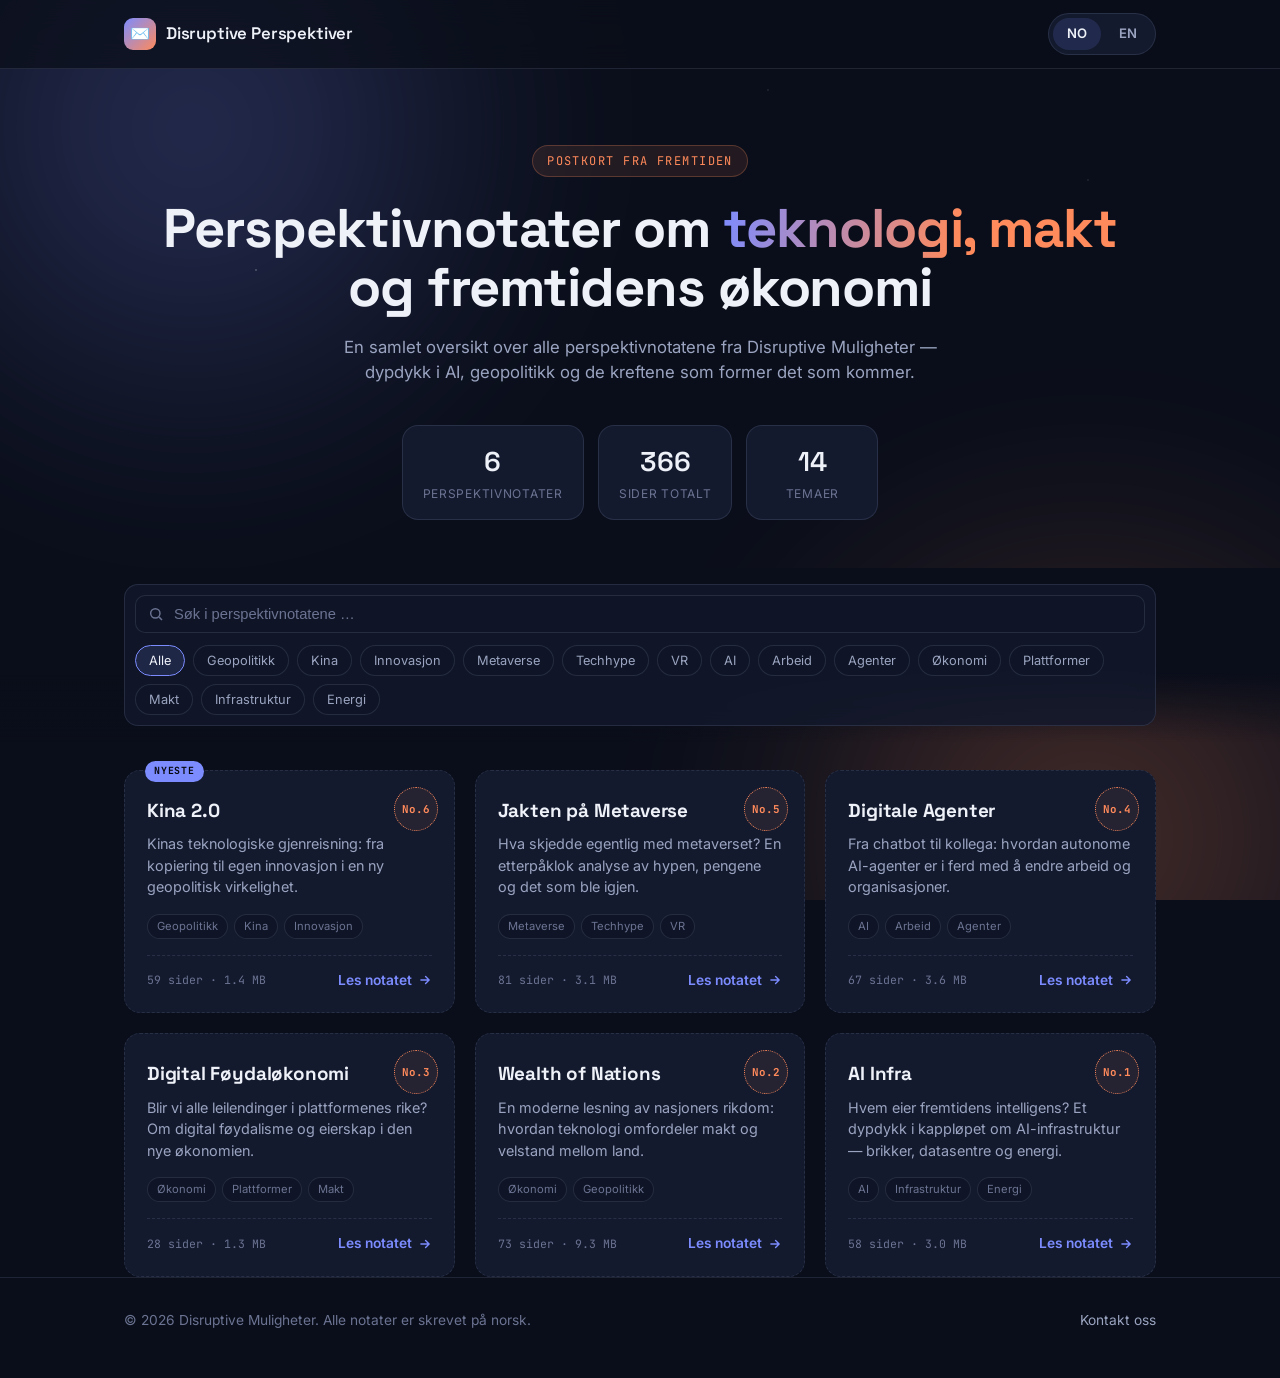
==== index.html @ dafa96ef "Redesign postkortfrafremtiden.no with a dynamic bilingual layout Replace the plain static list with " ====
<!DOCTYPE html>
<html lang="no">
<head>
<meta charset="UTF-8">
<meta name="viewport" content="width=device-width, initial-scale=1">
<title>Disruptive Perspektiver — Postkort fra fremtiden</title>
<meta name="description" content="Perspektivnotater om teknologi, makt og fremtidens økonomi, fra Disruptive Muligheter.">
<link rel="icon" href="data:image/svg+xml,%3Csvg xmlns='http://www.w3.org/2000/svg' viewBox='0 0 64 64'%3E%3Crect width='64' height='64' rx='14' fill='%230a0e1a'/%3E%3Cpath d='M12 20h40v28H12z' fill='none' stroke='%237c8cff' stroke-width='3'/%3E%3Cpath d='M12 20l20 16 20-16' fill='none' stroke='%23ff8a5b' stroke-width='3' stroke-linecap='round' stroke-linejoin='round'/%3E%3C/svg%3E">
<link rel="preconnect" href="https://fonts.googleapis.com">
<link rel="preconnect" href="https://fonts.gstatic.com" crossorigin>
<link href="https://fonts.googleapis.com/css2?family=Space+Grotesk:wght@500;600;700&family=Inter:wght@400;500;600&family=JetBrains+Mono:wght@500;700&display=swap" rel="stylesheet">
<link rel="stylesheet" href="assets/style.css">
</head>
<body>
<div class="sky"></div>
<div class="stars"></div>

<header class="site">
  <div class="wrap">
    <a class="brand" href="./">
      <span class="mark">✉️</span>
      Disruptive Perspektiver
    </a>
    <nav class="langswitch" aria-label="Språkvalg">
      <a href="./" class="active">NO</a>
      <a href="en/">EN</a>
    </nav>
  </div>
</header>

<section class="hero">
  <div class="wrap">
    <span class="eyebrow">Postkort fra fremtiden</span>
    <h1>Perspektivnotater om <span class="grad">teknologi, makt</span> og fremtidens økonomi</h1>
    <p class="lead">En samlet oversikt over alle perspektivnotatene fra Disruptive Muligheter — dypdykk i AI, geopolitikk og de kreftene som former det som kommer.</p>
    <div class="stats" id="stats"></div>
  </div>
</section>

<div class="controls">
  <div class="wrap">
    <div class="controls-inner">
      <label class="search" for="search">
        <svg width="16" height="16" viewBox="0 0 24 24" fill="none" stroke="currentColor" stroke-width="2.2"><circle cx="11" cy="11" r="7"/><path d="M21 21l-4.3-4.3"/></svg>
        <input id="search" type="text" autocomplete="off">
      </label>
      <div class="tags" id="chips"></div>
    </div>
  </div>
</div>

<main class="wrap">
  <div class="grid" id="notes-grid"></div>
  <p class="empty" id="notes-empty"></p>
</main>

<footer class="site">
  <div class="wrap">
    <span>© <span id="year"></span> Disruptive Muligheter. Alle notater er skrevet på norsk.</span>
    <a href="mailto:hei@postkortfrafremtiden.no">Kontakt oss</a>
  </div>
</footer>

<script src="assets/notes.js"></script>
<script src="assets/main.js"></script>
<script>document.getElementById("year").textContent = new Date().getFullYear();</script>
</body>
</html>
---- assets/style.css ----
/* Disruptive Perspektiver — postkortfrafremtiden.no */

:root {
  --bg: #0a0e1a;
  --bg-soft: #0f1526;
  --panel: #131a2e;
  --panel-border: rgba(148, 163, 200, 0.16);
  --text: #eef1f8;
  --text-dim: #9aa4c0;
  --text-faint: #6b7392;
  --accent: #7c8cff;
  --accent-2: #ff8a5b;
  --accent-soft: rgba(124, 140, 255, 0.14);
  --stamp: #ff8a5b;
  --focus: #ffd166;
  --radius: 16px;
  --maxw: 1080px;
  font-size: 16px;
}

* { box-sizing: border-box; }

html { scroll-behavior: smooth; }

body {
  margin: 0;
  min-height: 100vh;
  background: var(--bg);
  color: var(--text);
  font-family: "Inter", -apple-system, BlinkMacSystemFont, "Segoe UI", sans-serif;
  line-height: 1.5;
  -webkit-font-smoothing: antialiased;
}

a { color: inherit; }

::selection { background: var(--accent); color: #06070d; }

/* ---------- backdrop ---------- */

.sky {
  position: fixed;
  inset: 0;
  z-index: -1;
  overflow: hidden;
  background: var(--bg);
}

.sky::before,
.sky::after {
  content: "";
  position: absolute;
  width: 60vmax;
  height: 60vmax;
  border-radius: 50%;
  filter: blur(90px);
  opacity: 0.28;
  animation: drift 26s ease-in-out infinite alternate;
}

.sky::before {
  top: -20vmax;
  left: -15vmax;
  background: radial-gradient(circle, var(--accent), transparent 70%);
}

.sky::after {
  bottom: -25vmax;
  right: -15vmax;
  background: radial-gradient(circle, var(--accent-2), transparent 70%);
  animation-delay: -13s;
}

@keyframes drift {
  from { transform: translate(0, 0) scale(1); }
  to { transform: translate(4vw, 3vh) scale(1.08); }
}

.stars {
  position: fixed;
  inset: 0;
  z-index: -1;
  background-image:
    radial-gradient(1.5px 1.5px at 20% 30%, rgba(255,255,255,0.35), transparent),
    radial-gradient(1.5px 1.5px at 70% 65%, rgba(255,255,255,0.25), transparent),
    radial-gradient(1px 1px at 45% 80%, rgba(255,255,255,0.3), transparent),
    radial-gradient(1px 1px at 85% 20%, rgba(255,255,255,0.25), transparent),
    radial-gradient(1.5px 1.5px at 10% 70%, rgba(255,255,255,0.2), transparent),
    radial-gradient(1px 1px at 60% 10%, rgba(255,255,255,0.25), transparent);
  background-size: 100% 100%;
}

@media (prefers-reduced-motion: reduce) {
  .sky::before, .sky::after { animation: none; }
  html { scroll-behavior: auto; }
}

/* ---------- layout shell ---------- */

.wrap {
  max-width: var(--maxw);
  margin: 0 auto;
  padding: 0 24px;
}

header.site {
  position: sticky;
  top: 0;
  z-index: 20;
  backdrop-filter: blur(14px);
  background: rgba(10, 14, 26, 0.72);
  border-bottom: 1px solid var(--panel-border);
}

header.site .wrap {
  display: flex;
  align-items: center;
  justify-content: space-between;
  height: 68px;
}

.brand {
  display: flex;
  align-items: center;
  gap: 10px;
  font-family: "Space Grotesk", "Inter", sans-serif;
  font-weight: 600;
  font-size: 1.05rem;
  text-decoration: none;
  letter-spacing: -0.01em;
}

.brand .mark {
  display: inline-grid;
  place-items: center;
  width: 32px;
  height: 32px;
  border-radius: 9px;
  background: linear-gradient(135deg, var(--accent), var(--accent-2));
  font-size: 1rem;
}

.langswitch {
  display: flex;
  gap: 4px;
  padding: 4px;
  border-radius: 999px;
  background: var(--panel);
  border: 1px solid var(--panel-border);
}

.langswitch a {
  padding: 6px 14px;
  border-radius: 999px;
  font-size: 0.82rem;
  font-weight: 600;
  text-decoration: none;
  color: var(--text-dim);
  transition: background 0.2s, color 0.2s;
}

.langswitch a.active {
  background: var(--accent-soft);
  color: var(--text);
}

.langswitch a:not(.active):hover { color: var(--text); }

/* ---------- hero ---------- */

.hero {
  padding: 76px 0 48px;
  text-align: center;
}

.eyebrow {
  display: inline-flex;
  align-items: center;
  gap: 8px;
  font-family: "JetBrains Mono", monospace;
  font-size: 0.75rem;
  letter-spacing: 0.12em;
  text-transform: uppercase;
  color: var(--accent-2);
  background: rgba(255, 138, 91, 0.1);
  border: 1px solid rgba(255, 138, 91, 0.25);
  padding: 6px 14px;
  border-radius: 999px;
  margin-bottom: 22px;
}

.hero h1 {
  font-family: "Space Grotesk", sans-serif;
  font-size: clamp(2.1rem, 5vw, 3.4rem);
  line-height: 1.08;
  letter-spacing: -0.02em;
  margin: 0 0 18px;
}

.hero h1 .grad {
  background: linear-gradient(100deg, var(--accent), var(--accent-2) 60%);
  -webkit-background-clip: text;
  background-clip: text;
  color: transparent;
}

.hero p.lead {
  max-width: 620px;
  margin: 0 auto;
  color: var(--text-dim);
  font-size: 1.05rem;
}

.stats {
  display: flex;
  justify-content: center;
  gap: 14px;
  flex-wrap: wrap;
  margin-top: 40px;
}

.stat {
  min-width: 132px;
  padding: 16px 20px;
  border-radius: var(--radius);
  background: var(--panel);
  border: 1px solid var(--panel-border);
}

.stat .num {
  font-family: "Space Grotesk", sans-serif;
  font-size: 1.7rem;
  font-weight: 600;
  color: var(--text);
}

.stat .label {
  font-size: 0.75rem;
  color: var(--text-faint);
  text-transform: uppercase;
  letter-spacing: 0.06em;
  margin-top: 2px;
}

/* ---------- controls ---------- */

.controls {
  position: sticky;
  top: 68px;
  z-index: 15;
  padding: 16px 0;
  background: linear-gradient(180deg, var(--bg) 60%, transparent);
}

.controls-inner {
  display: flex;
  gap: 12px;
  flex-wrap: wrap;
  align-items: center;
  padding: 10px;
  border-radius: 14px;
  background: rgba(19, 26, 46, 0.75);
  backdrop-filter: blur(10px);
  border: 1px solid var(--panel-border);
}

.search {
  flex: 1 1 220px;
  display: flex;
  align-items: center;
  gap: 8px;
  background: var(--bg-soft);
  border: 1px solid var(--panel-border);
  border-radius: 10px;
  padding: 9px 12px;
}

.search svg { flex-shrink: 0; color: var(--text-faint); }

.search input {
  border: none;
  background: transparent;
  outline: none;
  color: var(--text);
  font-size: 0.92rem;
  width: 100%;
}

.search input::placeholder { color: var(--text-faint); }

.tags {
  display: flex;
  gap: 8px;
  flex-wrap: wrap;
}

.chip {
  border: 1px solid var(--panel-border);
  background: var(--bg-soft);
  color: var(--text-dim);
  padding: 7px 13px;
  border-radius: 999px;
  font-size: 0.8rem;
  cursor: pointer;
  transition: all 0.15s ease;
  font-family: inherit;
}

.chip:hover { color: var(--text); border-color: var(--accent); }

.chip.active {
  background: var(--accent-soft);
  border-color: var(--accent);
  color: var(--text);
}

/* ---------- grid & cards ---------- */

main { padding-bottom: 90px; }

.grid {
  display: grid;
  grid-template-columns: repeat(auto-fill, minmax(280px, 1fr));
  gap: 20px;
  margin-top: 28px;
}

.card {
  position: relative;
  display: flex;
  flex-direction: column;
  padding: 22px;
  border-radius: var(--radius);
  background: var(--panel);
  border: 1px dashed var(--panel-border);
  opacity: 0;
  transform: translateY(18px);
  transition: transform 0.45s cubic-bezier(.2,.7,.3,1), opacity 0.45s ease, border-color 0.2s, box-shadow 0.2s;
}

.card.in-view {
  opacity: 1;
  transform: translateY(0);
}

.card:hover {
  border-color: var(--accent);
  box-shadow: 0 18px 40px -20px rgba(124, 140, 255, 0.45);
  transform: translateY(-4px) rotate(-0.3deg);
}

.card[hidden] { display: none; }

.stamp {
  position: absolute;
  top: 16px;
  right: 16px;
  width: 44px;
  height: 44px;
  border-radius: 50%;
  display: grid;
  place-items: center;
  font-family: "JetBrains Mono", monospace;
  font-size: 0.68rem;
  font-weight: 700;
  color: var(--stamp);
  border: 1.5px dotted var(--stamp);
  background: rgba(255, 138, 91, 0.08);
}

.badge-latest {
  position: absolute;
  top: -10px;
  left: 20px;
  font-family: "JetBrains Mono", monospace;
  font-size: 0.62rem;
  letter-spacing: 0.08em;
  text-transform: uppercase;
  background: var(--accent);
  color: #06070d;
  padding: 3px 9px;
  border-radius: 999px;
  font-weight: 700;
}

.card h3 {
  font-family: "Space Grotesk", sans-serif;
  font-size: 1.18rem;
  margin: 4px 46px 8px 0;
  letter-spacing: -0.01em;
}

.card p.desc {
  color: var(--text-dim);
  font-size: 0.9rem;
  margin: 0 0 16px;
  flex: 1;
}

.card .tagrow {
  display: flex;
  flex-wrap: wrap;
  gap: 6px;
  margin-bottom: 16px;
}

.card .tagrow span {
  font-size: 0.7rem;
  color: var(--text-faint);
  background: var(--bg-soft);
  border: 1px solid var(--panel-border);
  padding: 3px 9px;
  border-radius: 999px;
}

.card .meta {
  display: flex;
  align-items: center;
  justify-content: space-between;
  padding-top: 14px;
  border-top: 1px dashed var(--panel-border);
}

.card .filemeta {
  font-family: "JetBrains Mono", monospace;
  font-size: 0.72rem;
  color: var(--text-faint);
}

.card .read {
  display: inline-flex;
  align-items: center;
  gap: 6px;
  font-weight: 600;
  font-size: 0.86rem;
  color: var(--accent);
  text-decoration: none;
}

.card .read svg { transition: transform 0.2s; }
.card:hover .read svg { transform: translateX(3px); }

.empty {
  text-align: center;
  padding: 60px 20px;
  color: var(--text-faint);
  display: none;
}

.empty.show { display: block; }

/* ---------- footer ---------- */

footer.site {
  border-top: 1px solid var(--panel-border);
  padding: 32px 0 48px;
  color: var(--text-faint);
  font-size: 0.86rem;
}

footer.site .wrap {
  display: flex;
  flex-wrap: wrap;
  gap: 12px;
  align-items: center;
  justify-content: space-between;
}

footer.site a {
  color: var(--text-dim);
  text-decoration: none;
}

footer.site a:hover { color: var(--accent); }

@media (max-width: 560px) {
  header.site .wrap { height: auto; padding: 14px 20px; }
  .hero { padding: 56px 0 36px; }
  .controls { top: auto; }
}
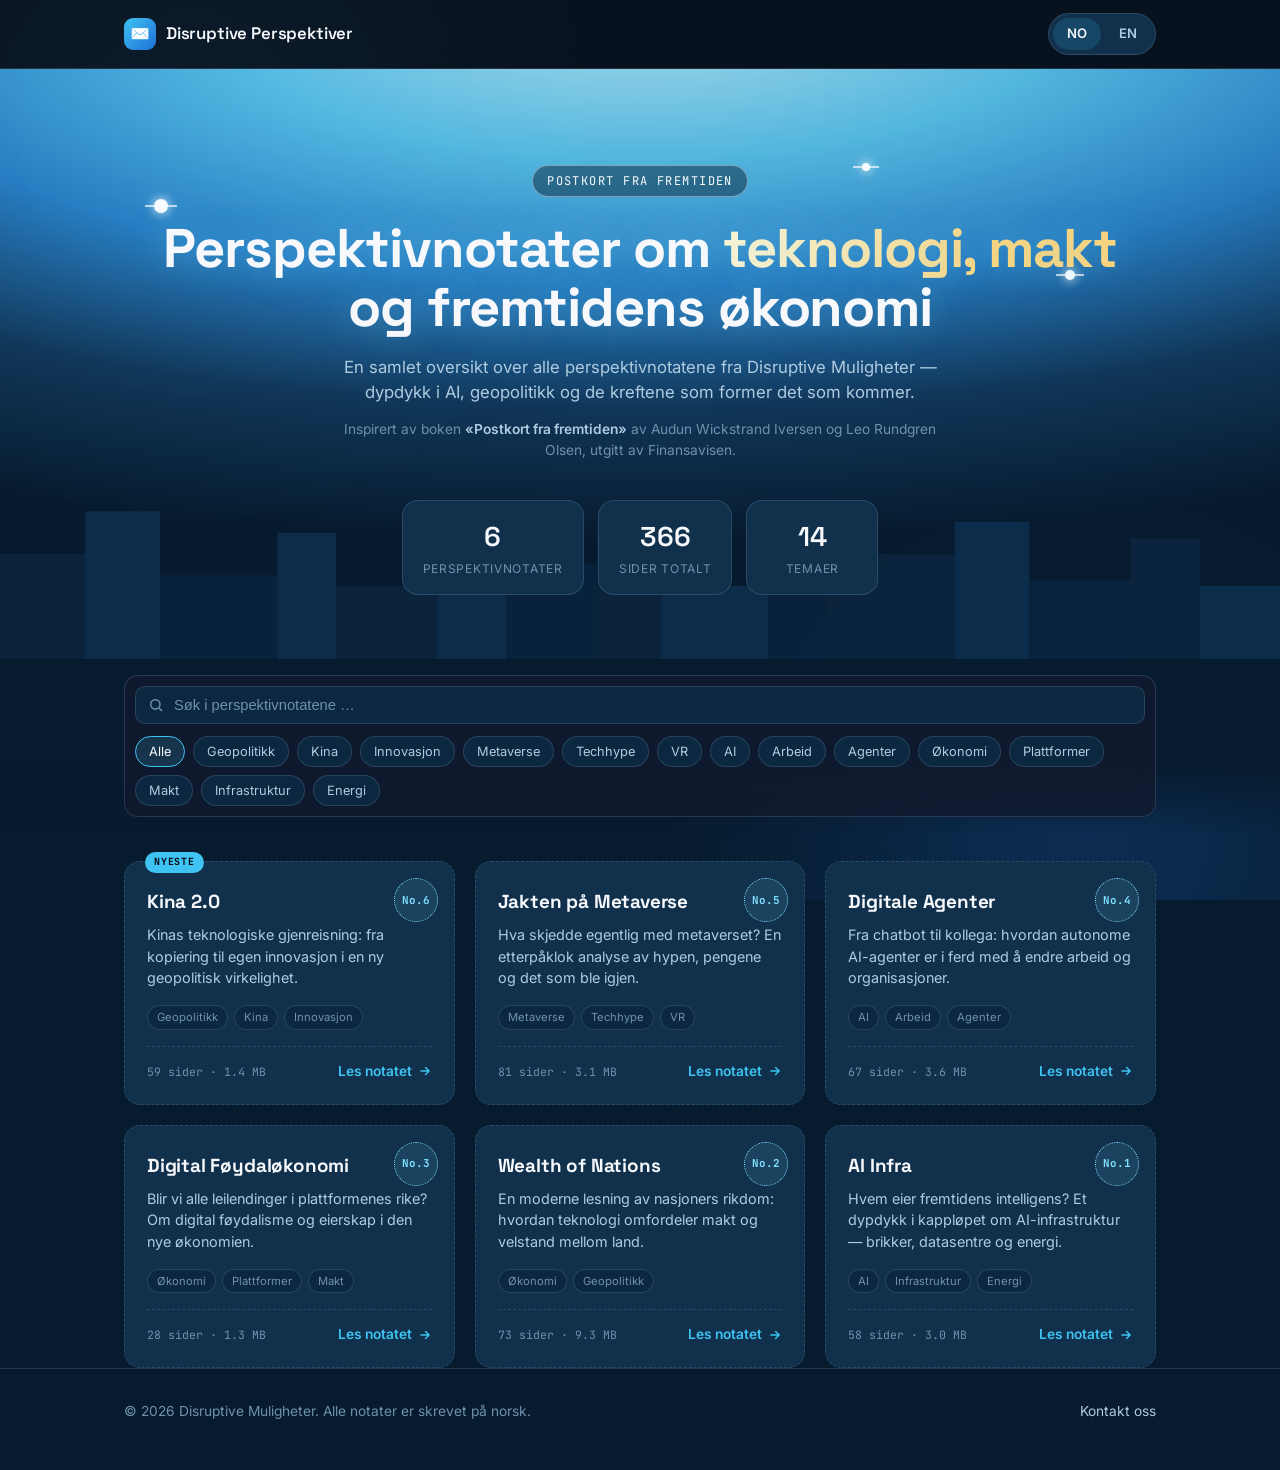
==== commit a320ec05: "Restyle the site to match the "Postkort fra fremtiden" book cover Swap the dark indigo/orange theme " ====
--- a/index.html
+++ b/index.html
@@ -5,7 +5,7 @@
 <meta name="viewport" content="width=device-width, initial-scale=1">
 <title>Disruptive Perspektiver — Postkort fra fremtiden</title>
 <meta name="description" content="Perspektivnotater om teknologi, makt og fremtidens økonomi, fra Disruptive Muligheter.">
-<link rel="icon" href="data:image/svg+xml,%3Csvg xmlns='http://www.w3.org/2000/svg' viewBox='0 0 64 64'%3E%3Crect width='64' height='64' rx='14' fill='%230a0e1a'/%3E%3Cpath d='M12 20h40v28H12z' fill='none' stroke='%237c8cff' stroke-width='3'/%3E%3Cpath d='M12 20l20 16 20-16' fill='none' stroke='%23ff8a5b' stroke-width='3' stroke-linecap='round' stroke-linejoin='round'/%3E%3C/svg%3E">
+<link rel="icon" href="data:image/svg+xml,%3Csvg xmlns='http://www.w3.org/2000/svg' viewBox='0 0 64 64'%3E%3Crect width='64' height='64' rx='14' fill='%23071b2e'/%3E%3Cpath d='M12 20h40v28H12z' fill='none' stroke='%233ec3f2' stroke-width='3'/%3E%3Cpath d='M12 20l20 16 20-16' fill='none' stroke='%237fe0ff' stroke-width='3' stroke-linecap='round' stroke-linejoin='round'/%3E%3C/svg%3E">
 <link rel="preconnect" href="https://fonts.googleapis.com">
 <link rel="preconnect" href="https://fonts.gstatic.com" crossorigin>
 <link href="https://fonts.googleapis.com/css2?family=Space+Grotesk:wght@500;600;700&family=Inter:wght@400;500;600&family=JetBrains+Mono:wght@500;700&display=swap" rel="stylesheet">
@@ -29,10 +29,33 @@
 </header>
 
 <section class="hero">
+  <div class="hero-bg" aria-hidden="true">
+    <svg class="skyline" viewBox="0 0 1200 220" preserveAspectRatio="none" xmlns="http://www.w3.org/2000/svg">
+      <rect x="0" y="120" width="90" height="100" fill="#0c2740"/>
+      <rect x="80" y="80" width="70" height="140" fill="#0e3050"/>
+      <rect x="150" y="140" width="110" height="80" fill="#0a2440"/>
+      <rect x="260" y="100" width="55" height="120" fill="#0e3050"/>
+      <rect x="315" y="150" width="95" height="70" fill="#0c2740"/>
+      <rect x="410" y="70" width="65" height="150" fill="#0e3050"/>
+      <rect x="475" y="130" width="85" height="90" fill="#0a2440"/>
+      <rect x="560" y="95" width="60" height="125" fill="#0c2740"/>
+      <rect x="620" y="150" width="100" height="70" fill="#0e3050"/>
+      <rect x="720" y="60" width="55" height="160" fill="#0a2440"/>
+      <rect x="775" y="120" width="120" height="100" fill="#0c2740"/>
+      <rect x="895" y="90" width="70" height="130" fill="#0e3050"/>
+      <rect x="965" y="145" width="95" height="75" fill="#0a2440"/>
+      <rect x="1060" y="105" width="65" height="115" fill="#0c2740"/>
+      <rect x="1125" y="150" width="75" height="70" fill="#0e3050"/>
+    </svg>
+    <span class="drone d1"></span>
+    <span class="drone d2"></span>
+    <span class="drone d3"></span>
+  </div>
   <div class="wrap">
     <span class="eyebrow">Postkort fra fremtiden</span>
     <h1>Perspektivnotater om <span class="grad">teknologi, makt</span> og fremtidens økonomi</h1>
     <p class="lead">En samlet oversikt over alle perspektivnotatene fra Disruptive Muligheter — dypdykk i AI, geopolitikk og de kreftene som former det som kommer.</p>
+    <p class="credit">Inspirert av boken <em>«Postkort fra fremtiden»</em> av Audun Wickstrand Iversen og Leo Rundgren Olsen, utgitt av Finansavisen.</p>
     <div class="stats" id="stats"></div>
   </div>
 </section>
--- a/assets/style.css
+++ b/assets/style.css
@@ -1,18 +1,18 @@
 /* Disruptive Perspektiver — postkortfrafremtiden.no */
 
 :root {
-  --bg: #0a0e1a;
-  --bg-soft: #0f1526;
-  --panel: #131a2e;
-  --panel-border: rgba(148, 163, 200, 0.16);
-  --text: #eef1f8;
-  --text-dim: #9aa4c0;
-  --text-faint: #6b7392;
-  --accent: #7c8cff;
-  --accent-2: #ff8a5b;
-  --accent-soft: rgba(124, 140, 255, 0.14);
-  --stamp: #ff8a5b;
-  --focus: #ffd166;
+  --bg: #071b2e;
+  --bg-soft: #0c2740;
+  --panel: #10304c;
+  --panel-border: rgba(179, 218, 244, 0.16);
+  --text: #f6f8fb;
+  --text-dim: #aecbe0;
+  --text-faint: #6f92ac;
+  --accent: #3ec3f2;
+  --accent-2: #1f6fd6;
+  --accent-soft: rgba(62, 195, 242, 0.16);
+  --stamp: #7fe0ff;
+  --focus: #7fe0ff;
   --radius: 16px;
   --maxw: 1080px;
   font-size: 16px;
@@ -81,12 +81,12 @@
   inset: 0;
   z-index: -1;
   background-image:
-    radial-gradient(1.5px 1.5px at 20% 30%, rgba(255,255,255,0.35), transparent),
-    radial-gradient(1.5px 1.5px at 70% 65%, rgba(255,255,255,0.25), transparent),
-    radial-gradient(1px 1px at 45% 80%, rgba(255,255,255,0.3), transparent),
-    radial-gradient(1px 1px at 85% 20%, rgba(255,255,255,0.25), transparent),
-    radial-gradient(1.5px 1.5px at 10% 70%, rgba(255,255,255,0.2), transparent),
-    radial-gradient(1px 1px at 60% 10%, rgba(255,255,255,0.25), transparent);
+    radial-gradient(1.5px 1.5px at 20% 30%, rgba(255,255,255,0.22), transparent),
+    radial-gradient(1.5px 1.5px at 70% 65%, rgba(255,255,255,0.16), transparent),
+    radial-gradient(1px 1px at 45% 80%, rgba(255,255,255,0.18), transparent),
+    radial-gradient(1px 1px at 85% 20%, rgba(255,255,255,0.16), transparent),
+    radial-gradient(1.5px 1.5px at 10% 70%, rgba(255,255,255,0.12), transparent),
+    radial-gradient(1px 1px at 60% 10%, rgba(255,255,255,0.16), transparent);
   background-size: 100% 100%;
 }
 
@@ -169,8 +169,78 @@
 /* ---------- hero ---------- */
 
 .hero {
-  padding: 76px 0 48px;
+  position: relative;
+  overflow: hidden;
+  padding: 96px 0 64px;
   text-align: center;
+}
+
+.hero::before {
+  content: "";
+  position: absolute;
+  inset: 0;
+  background:
+    radial-gradient(120% 90% at 50% -10%, #bdf1ff 0%, #5cc8f2 28%, #2a86cf 52%, #123a5e 75%, var(--bg) 100%);
+  opacity: 0.9;
+}
+
+.hero .wrap { position: relative; z-index: 2; }
+
+.hero-bg {
+  position: absolute;
+  inset: 0;
+  z-index: 1;
+  pointer-events: none;
+}
+
+.hero-bg .skyline {
+  position: absolute;
+  left: 0;
+  right: 0;
+  bottom: -2px;
+  width: 100%;
+  height: auto;
+  opacity: 0.85;
+}
+
+.hero-bg .drone {
+  position: absolute;
+  width: 14px;
+  height: 14px;
+  animation: bob 6s ease-in-out infinite;
+}
+
+.hero-bg .drone::before {
+  content: "";
+  position: absolute;
+  inset: 0;
+  border-radius: 50%;
+  background: #f6fbff;
+  box-shadow: 0 0 10px 2px rgba(255, 255, 255, 0.6);
+}
+
+.hero-bg .drone::after {
+  content: "";
+  position: absolute;
+  left: -9px;
+  right: -9px;
+  top: 50%;
+  height: 2px;
+  background: rgba(246, 251, 255, 0.7);
+  transform: translateY(-50%);
+}
+
+.hero-bg .drone.d1 { top: 22%; left: 12%; animation-delay: 0s; }
+.hero-bg .drone.d2 { top: 34%; right: 16%; animation-delay: -2s; width: 10px; height: 10px; }
+.hero-bg .drone.d3 { top: 16%; right: 32%; animation-delay: -4s; width: 8px; height: 8px; }
+
+@keyframes bob {
+  0%, 100% { transform: translateY(0); }
+  50% { transform: translateY(-10px); }
+}
+
+@media (prefers-reduced-motion: reduce) {
+  .hero-bg .drone { animation: none; }
 }
 
 .eyebrow {
@@ -181,24 +251,28 @@
   font-size: 0.75rem;
   letter-spacing: 0.12em;
   text-transform: uppercase;
-  color: var(--accent-2);
-  background: rgba(255, 138, 91, 0.1);
-  border: 1px solid rgba(255, 138, 91, 0.25);
+  color: #f6fbff;
+  background: rgba(6, 25, 43, 0.45);
+  border: 1px solid rgba(246, 251, 255, 0.4);
   padding: 6px 14px;
   border-radius: 999px;
   margin-bottom: 22px;
+  backdrop-filter: blur(4px);
 }
 
 .hero h1 {
   font-family: "Space Grotesk", sans-serif;
+  font-weight: 700;
   font-size: clamp(2.1rem, 5vw, 3.4rem);
   line-height: 1.08;
   letter-spacing: -0.02em;
   margin: 0 0 18px;
+  color: var(--text);
+  text-shadow: 0 0 34px rgba(126, 224, 255, 0.35);
 }
 
 .hero h1 .grad {
-  background: linear-gradient(100deg, var(--accent), var(--accent-2) 60%);
+  background: linear-gradient(100deg, #fff6d8, #ffd479 70%);
   -webkit-background-clip: text;
   background-clip: text;
   color: transparent;
@@ -209,6 +283,19 @@
   margin: 0 auto;
   color: var(--text-dim);
   font-size: 1.05rem;
+}
+
+.hero p.credit {
+  max-width: 620px;
+  margin: 14px auto 0;
+  color: var(--text-faint);
+  font-size: 0.86rem;
+}
+
+.hero p.credit em {
+  color: var(--text-dim);
+  font-style: normal;
+  font-weight: 600;
 }
 
 .stats {
@@ -345,7 +432,7 @@
 
 .card:hover {
   border-color: var(--accent);
-  box-shadow: 0 18px 40px -20px rgba(124, 140, 255, 0.45);
+  box-shadow: 0 18px 40px -20px rgba(62, 195, 242, 0.45);
   transform: translateY(-4px) rotate(-0.3deg);
 }
 
@@ -365,7 +452,7 @@
   font-weight: 700;
   color: var(--stamp);
   border: 1.5px dotted var(--stamp);
-  background: rgba(255, 138, 91, 0.08);
+  background: rgba(127, 224, 255, 0.1);
 }
 
 .badge-latest {
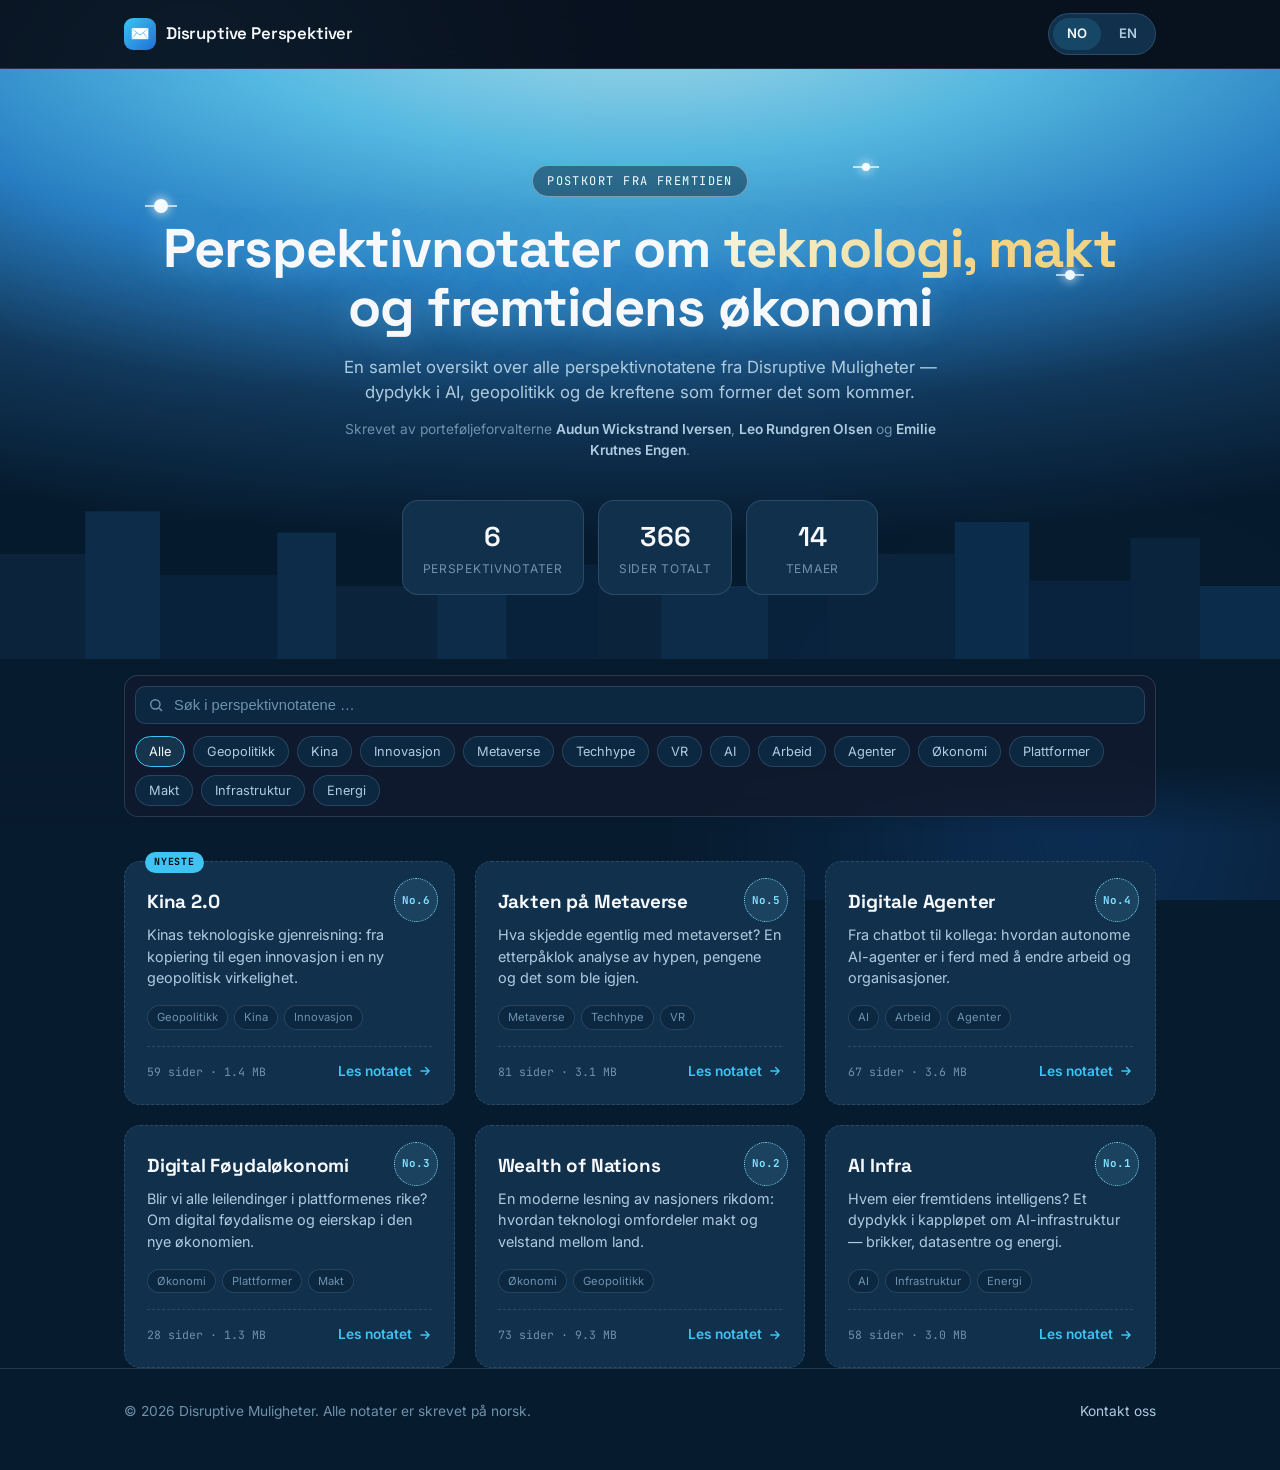
==== commit 11ba18d7: "Correct authorship credit in the hero Remove the inaccurate "inspired by the book" line and credit t" ====
--- a/index.html
+++ b/index.html
@@ -55,7 +55,7 @@
     <span class="eyebrow">Postkort fra fremtiden</span>
     <h1>Perspektivnotater om <span class="grad">teknologi, makt</span> og fremtidens økonomi</h1>
     <p class="lead">En samlet oversikt over alle perspektivnotatene fra Disruptive Muligheter — dypdykk i AI, geopolitikk og de kreftene som former det som kommer.</p>
-    <p class="credit">Inspirert av boken <em>«Postkort fra fremtiden»</em> av Audun Wickstrand Iversen og Leo Rundgren Olsen, utgitt av Finansavisen.</p>
+    <p class="credit">Skrevet av porteføljeforvalterne <strong>Audun Wickstrand Iversen</strong>, <strong>Leo Rundgren Olsen</strong> og <strong>Emilie Krutnes Engen</strong>.</p>
     <div class="stats" id="stats"></div>
   </div>
 </section>
--- a/assets/style.css
+++ b/assets/style.css
@@ -292,9 +292,8 @@
   font-size: 0.86rem;
 }
 
-.hero p.credit em {
+.hero p.credit strong {
   color: var(--text-dim);
-  font-style: normal;
   font-weight: 600;
 }
 
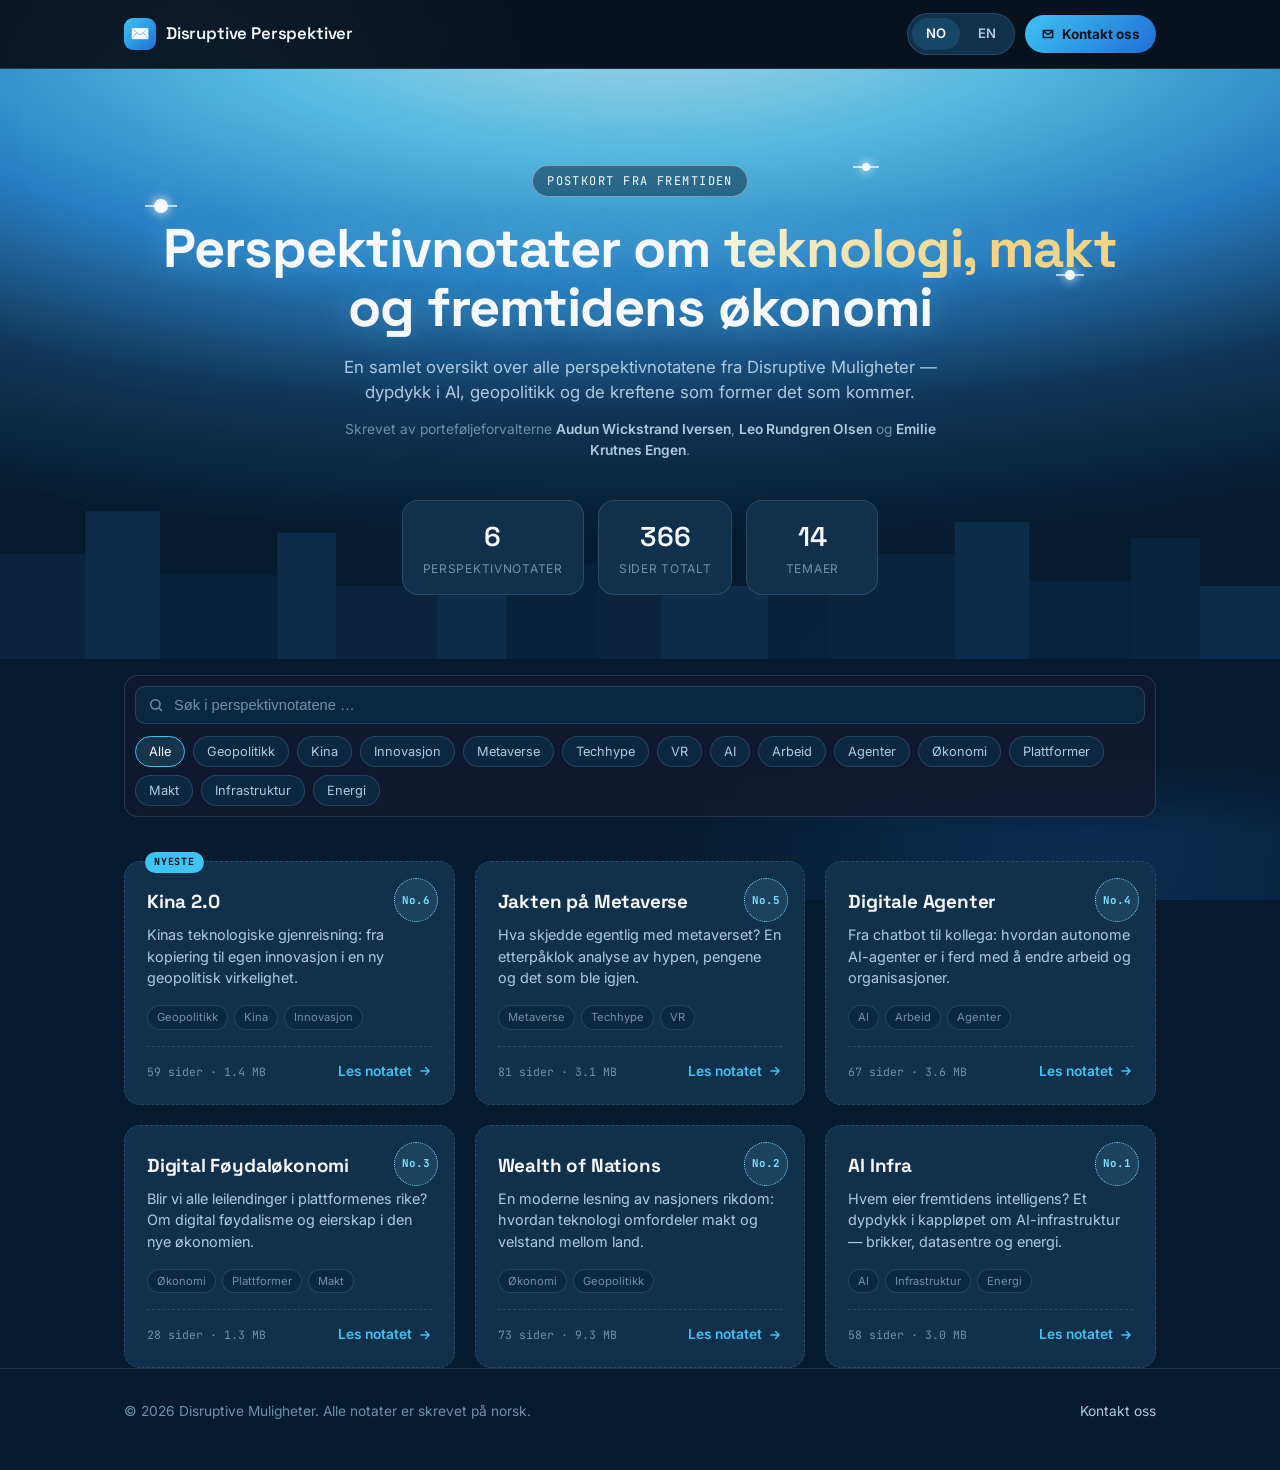
==== commit 4ccde0a0: "Add a visible contact button to the header Add a "Kontakt oss"/"Contact us" pill button next to the " ====
--- a/index.html
+++ b/index.html
@@ -21,10 +21,16 @@
       <span class="mark">✉️</span>
       Disruptive Perspektiver
     </a>
-    <nav class="langswitch" aria-label="Språkvalg">
-      <a href="./" class="active">NO</a>
-      <a href="en/">EN</a>
-    </nav>
+    <div class="hdr-right">
+      <nav class="langswitch" aria-label="Språkvalg">
+        <a href="./" class="active">NO</a>
+        <a href="en/">EN</a>
+      </nav>
+      <a class="btn-contact" href="mailto:hei@postkortfrafremtiden.no">
+        <svg width="14" height="14" viewBox="0 0 24 24" fill="none" stroke="currentColor" stroke-width="2.4"><path d="M4 6h16v12H4z"/><path d="M4 7l8 6 8-6"/></svg>
+        <span class="label">Kontakt oss</span>
+      </a>
+    </div>
   </div>
 </header>
 
--- a/assets/style.css
+++ b/assets/style.css
@@ -166,6 +166,33 @@
 
 .langswitch a:not(.active):hover { color: var(--text); }
 
+.hdr-right {
+  display: flex;
+  align-items: center;
+  gap: 10px;
+}
+
+.btn-contact {
+  display: inline-flex;
+  align-items: center;
+  gap: 7px;
+  padding: 9px 16px;
+  border-radius: 999px;
+  background: linear-gradient(135deg, var(--accent), var(--accent-2));
+  color: #06141f;
+  font-size: 0.84rem;
+  font-weight: 700;
+  text-decoration: none;
+  transition: filter 0.15s, transform 0.15s;
+}
+
+.btn-contact:hover {
+  filter: brightness(1.1);
+  transform: translateY(-1px);
+}
+
+.btn-contact svg { flex-shrink: 0; }
+
 /* ---------- hero ---------- */
 
 .hero {
@@ -560,7 +587,14 @@
 footer.site a:hover { color: var(--accent); }
 
 @media (max-width: 560px) {
-  header.site .wrap { height: auto; padding: 14px 20px; }
+  header.site .wrap { height: 60px; padding: 0 16px; }
+  .brand { font-size: 0.88rem; gap: 6px; white-space: nowrap; }
+  .brand .mark { width: 26px; height: 26px; font-size: 0.8rem; }
+  .hdr-right { gap: 6px; }
+  .langswitch { padding: 3px; }
+  .langswitch a { padding: 5px 9px; font-size: 0.74rem; }
+  .btn-contact { padding: 8px; border-radius: 50%; }
+  .btn-contact .label { display: none; }
   .hero { padding: 56px 0 36px; }
   .controls { top: auto; }
 }
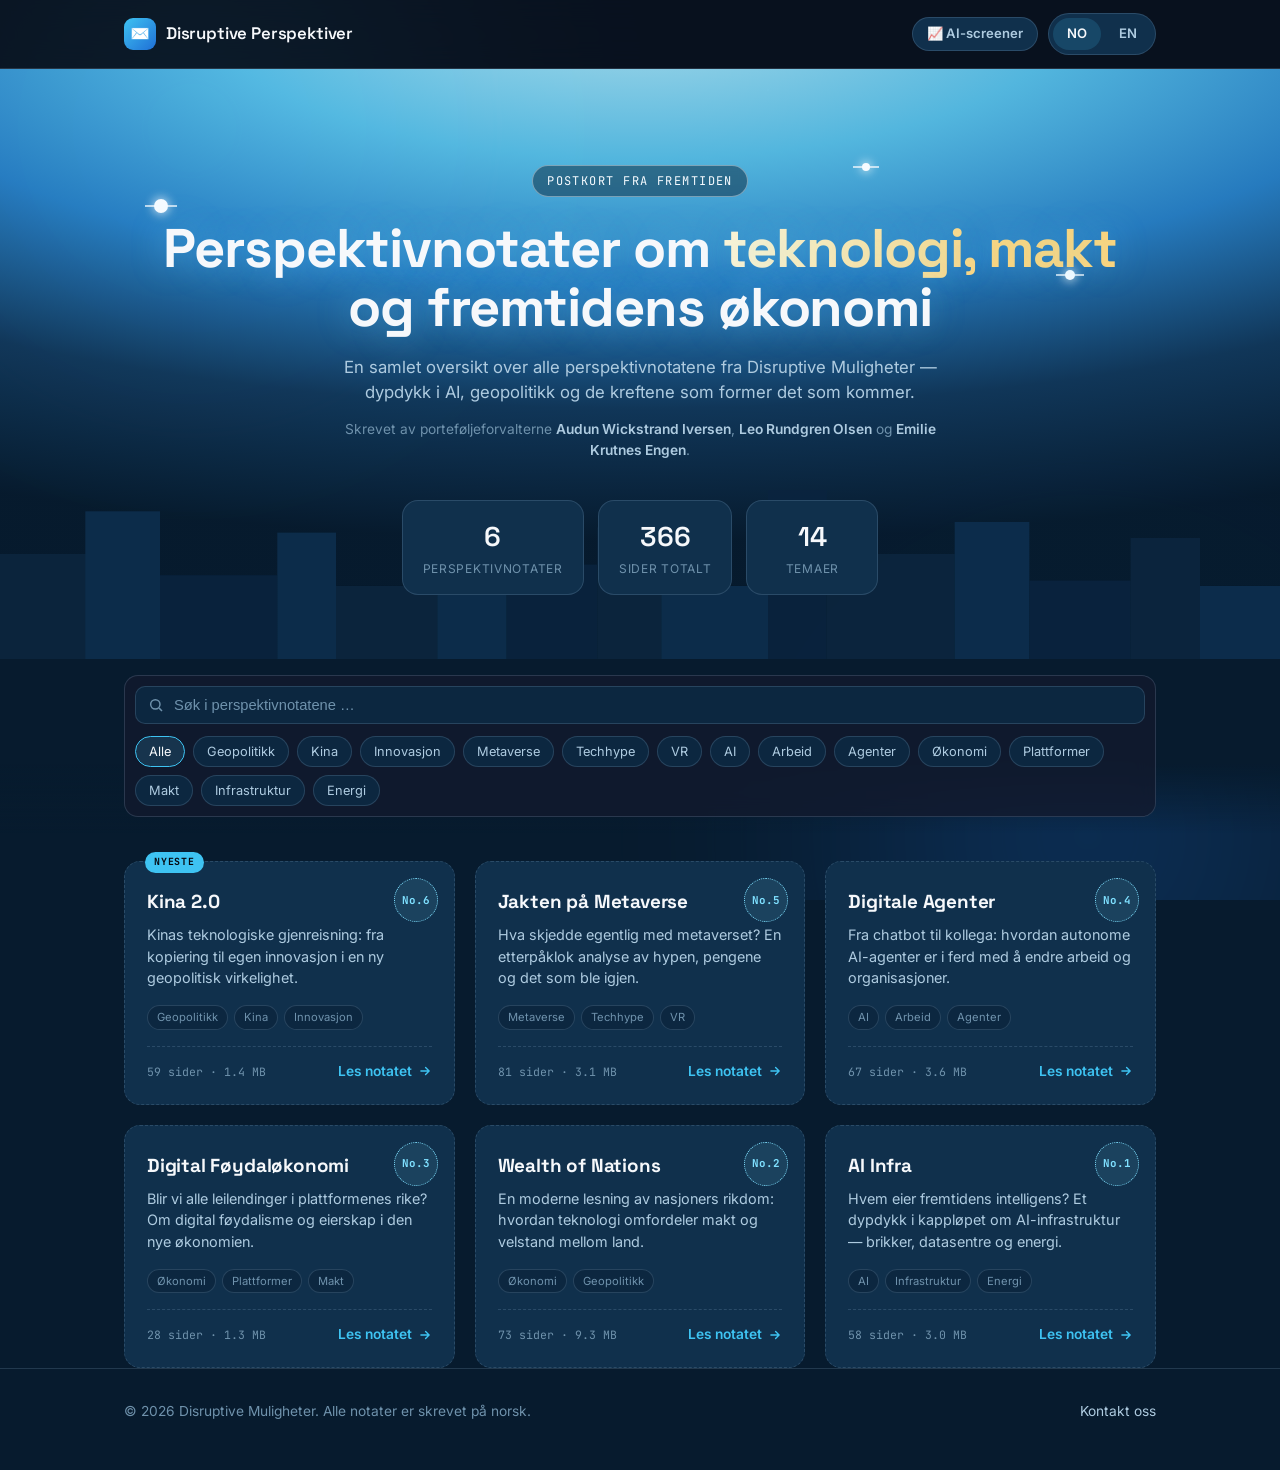
==== commit 3c1d30cb: "Add AI leader screener for the ten largest industries New page ai-ledere/ ranks 70 listed companies " ====
--- a/index.html
+++ b/index.html
@@ -21,16 +21,11 @@
       <span class="mark">✉️</span>
       Disruptive Perspektiver
     </a>
-    <div class="hdr-right">
-      <nav class="langswitch" aria-label="Språkvalg">
-        <a href="./" class="active">NO</a>
-        <a href="en/">EN</a>
-      </nav>
-      <a class="btn-contact" href="mailto:hei@postkortfrafremtiden.no">
-        <svg width="14" height="14" viewBox="0 0 24 24" fill="none" stroke="currentColor" stroke-width="2.4"><path d="M4 6h16v12H4z"/><path d="M4 7l8 6 8-6"/></svg>
-        <span class="label">Kontakt oss</span>
-      </a>
-    </div>
+    <a class="screener-link" href="ai-ledere/">📈 <span>AI-</span>screener</a>
+    <nav class="langswitch" aria-label="Språkvalg">
+      <a href="./" class="active">NO</a>
+      <a href="en/">EN</a>
+    </nav>
   </div>
 </header>
 
--- a/assets/style.css
+++ b/assets/style.css
@@ -166,33 +166,6 @@
 
 .langswitch a:not(.active):hover { color: var(--text); }
 
-.hdr-right {
-  display: flex;
-  align-items: center;
-  gap: 10px;
-}
-
-.btn-contact {
-  display: inline-flex;
-  align-items: center;
-  gap: 7px;
-  padding: 9px 16px;
-  border-radius: 999px;
-  background: linear-gradient(135deg, var(--accent), var(--accent-2));
-  color: #06141f;
-  font-size: 0.84rem;
-  font-weight: 700;
-  text-decoration: none;
-  transition: filter 0.15s, transform 0.15s;
-}
-
-.btn-contact:hover {
-  filter: brightness(1.1);
-  transform: translateY(-1px);
-}
-
-.btn-contact svg { flex-shrink: 0; }
-
 /* ---------- hero ---------- */
 
 .hero {
@@ -587,14 +560,30 @@
 footer.site a:hover { color: var(--accent); }
 
 @media (max-width: 560px) {
-  header.site .wrap { height: 60px; padding: 0 16px; }
-  .brand { font-size: 0.88rem; gap: 6px; white-space: nowrap; }
-  .brand .mark { width: 26px; height: 26px; font-size: 0.8rem; }
-  .hdr-right { gap: 6px; }
-  .langswitch { padding: 3px; }
-  .langswitch a { padding: 5px 9px; font-size: 0.74rem; }
-  .btn-contact { padding: 8px; border-radius: 50%; }
-  .btn-contact .label { display: none; }
+  header.site .wrap { height: auto; padding: 14px 20px; }
   .hero { padding: 56px 0 36px; }
   .controls { top: auto; }
 }
+
+/* ---------- link to AI screener ---------- */
+
+.screener-link {
+  margin-left: auto;
+  margin-right: 10px;
+  padding: 6px 14px;
+  border-radius: 999px;
+  font-size: 0.82rem;
+  font-weight: 600;
+  text-decoration: none;
+  color: var(--text-dim);
+  background: var(--panel);
+  border: 1px solid var(--panel-border);
+  white-space: nowrap;
+}
+
+.screener-link:hover { color: var(--text); border-color: var(--accent); }
+
+@media (max-width: 560px) {
+  .screener-link { padding: 6px 10px; margin-right: 6px; }
+  .screener-link span { display: none; }
+}
